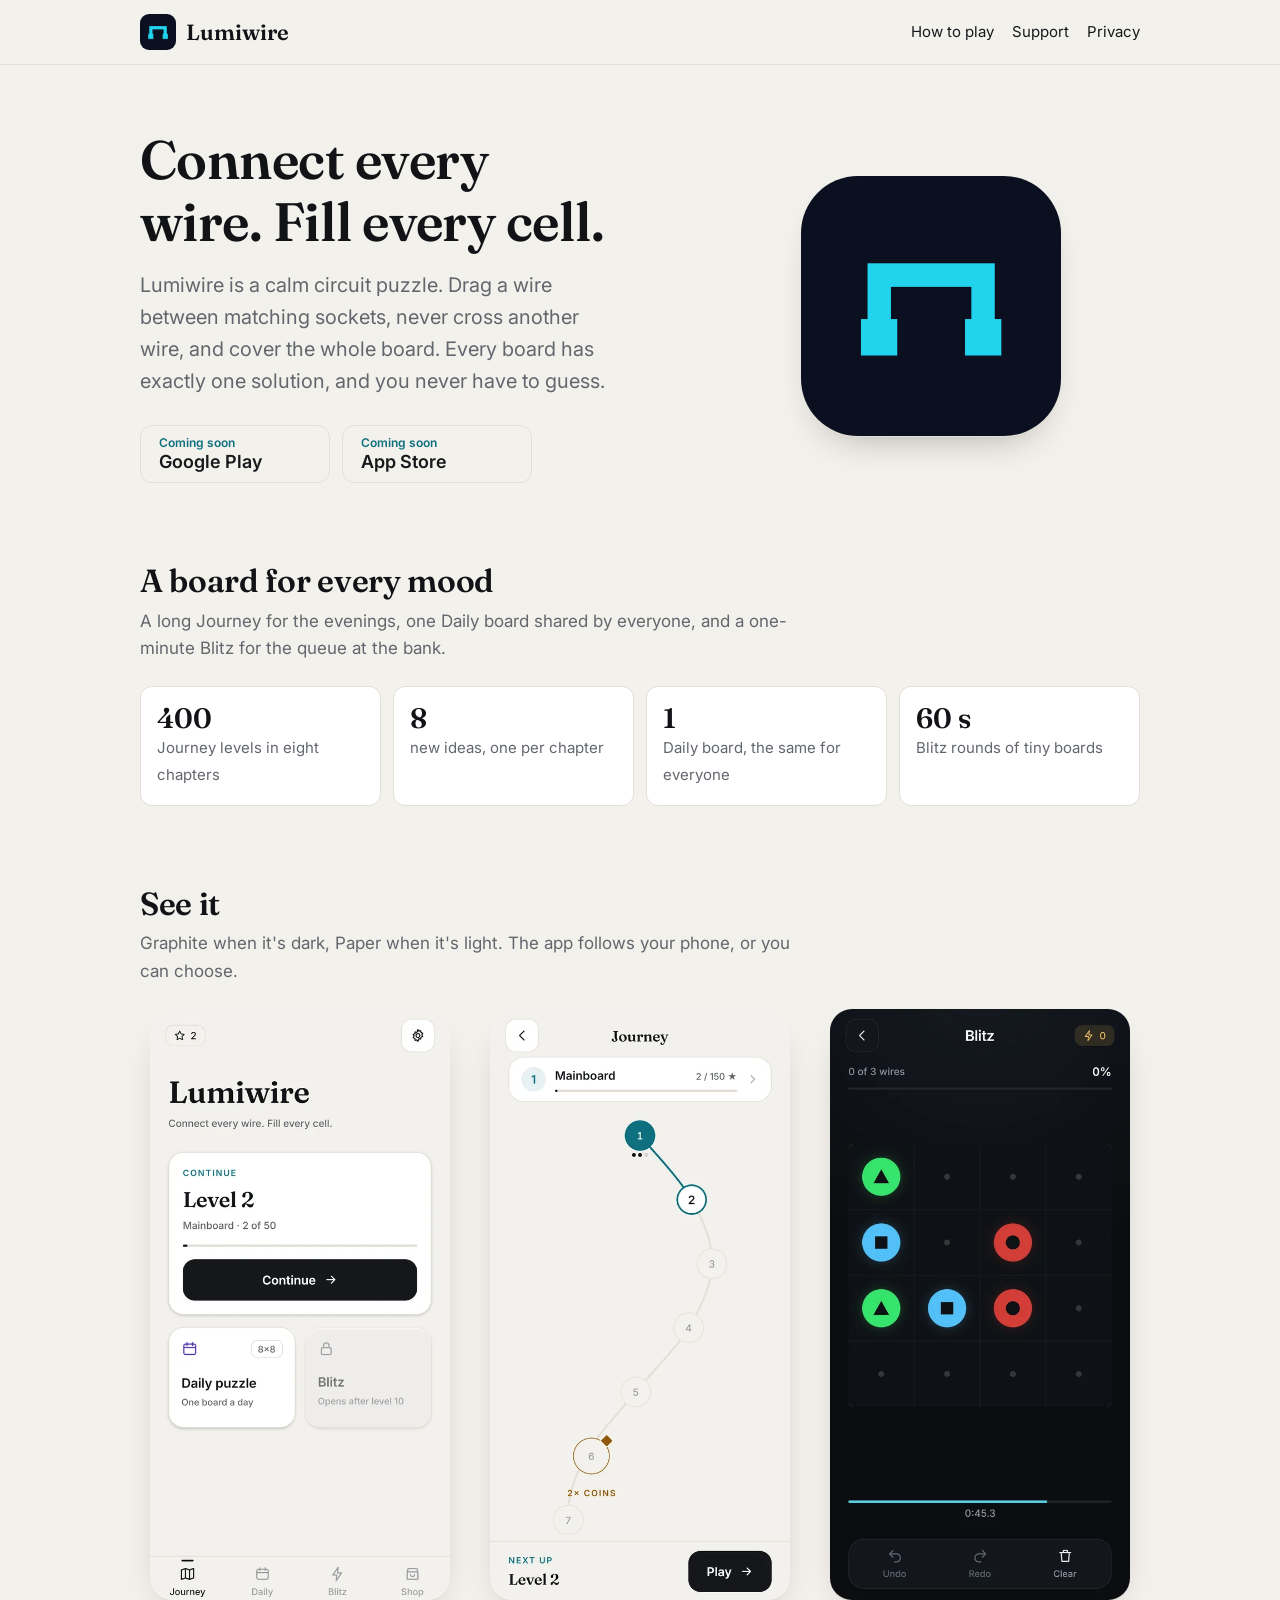
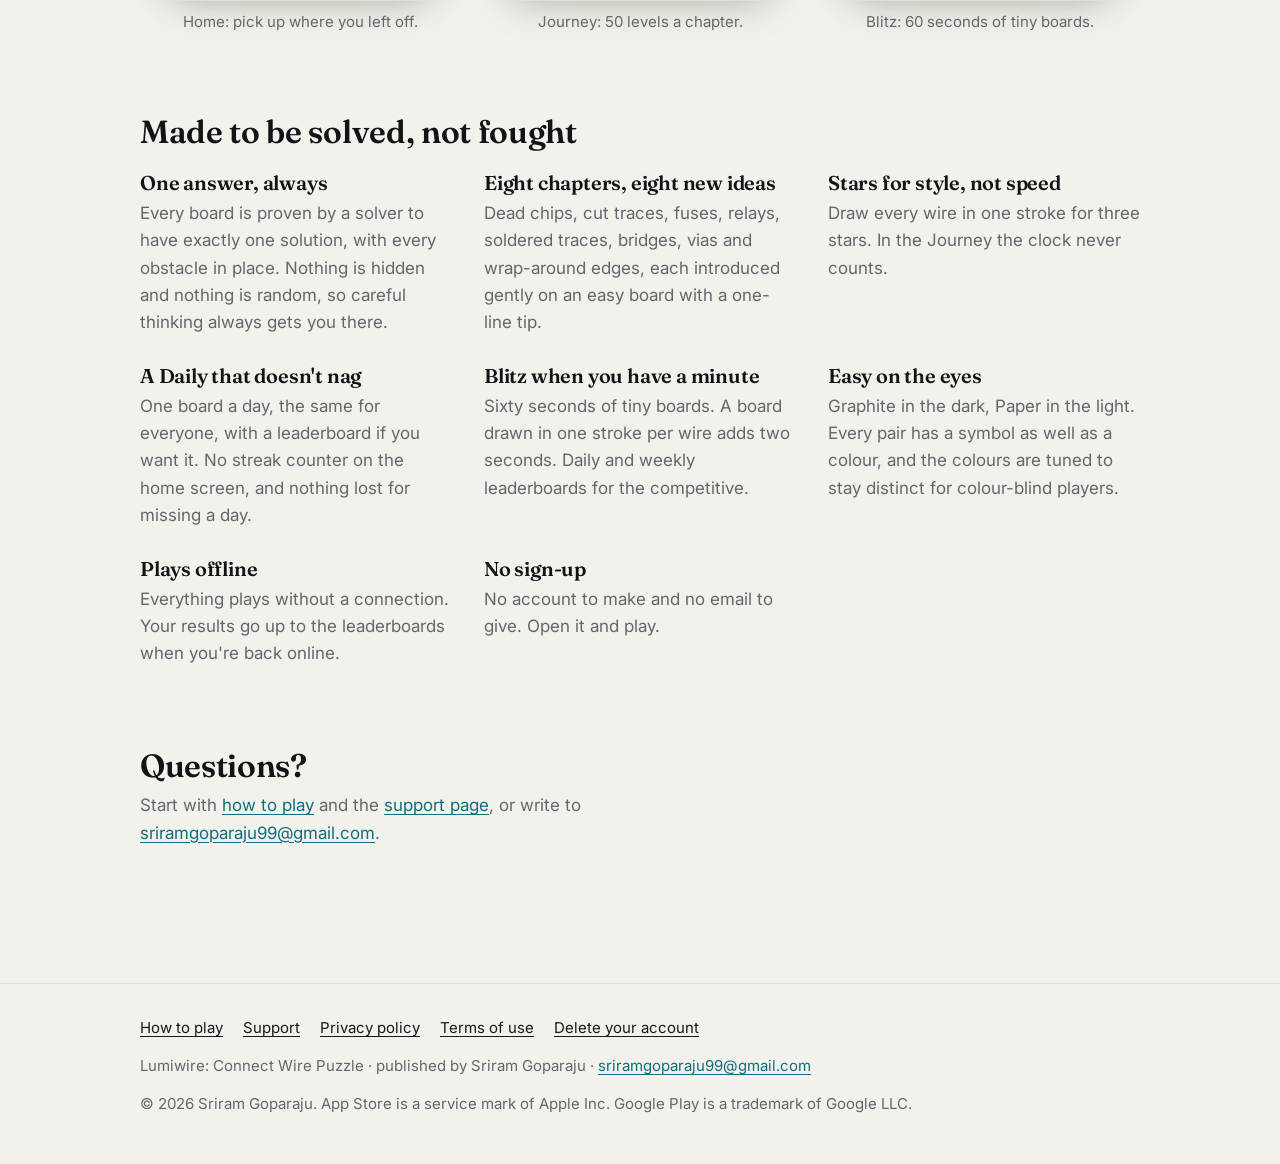
==== docs/index.html @ 6d9d4642 "Lumiwire website (W1): generator, legal texts, built site in docs/ From the Inkbloom site generator," ====
<!DOCTYPE html>
<html lang="en">
<head>
<meta charset="utf-8">
<meta name="viewport" content="width=device-width, initial-scale=1">
<title>Lumiwire: Connect Wire Puzzle</title>
<meta name="description" content="Lumiwire is a calm connect-the-wires puzzle: join matching sockets, never cross a wire, fill every cell. 400 levels, a Daily board and 60-second Blitz rounds.">
<link rel="canonical" href="https://sriramgoparaju.github.io/lumiwire-site/">
<meta property="og:title" content="Lumiwire: Connect Wire Puzzle">
<meta property="og:description" content="Lumiwire is a calm connect-the-wires puzzle: join matching sockets, never cross a wire, fill every cell. 400 levels, a Daily board and 60-second Blitz rounds.">
<meta property="og:image" content="https://sriramgoparaju.github.io/lumiwire-site/assets/icon-512.png">
<meta property="og:type" content="website">
<meta name="theme-color" content="#F3F1EC" media="(prefers-color-scheme: light)">
<meta name="theme-color" content="#0B0D11" media="(prefers-color-scheme: dark)">
<link rel="icon" type="image/png" href="assets/icon-192.png">
<link rel="apple-touch-icon" href="assets/apple-touch-icon.png">
<link rel="preconnect" href="https://fonts.googleapis.com">
<link rel="preconnect" href="https://fonts.gstatic.com" crossorigin>
<link href="https://fonts.googleapis.com/css2?family=Fraunces:opsz,wght@9..144,600&family=Inter:wght@400;600&display=swap" rel="stylesheet">
<link rel="stylesheet" href="assets/site.css">
</head>
<body>
<header class="site-head">
  <div class="wrap">
    <a class="brand" href="./"><img src="assets/icon-192.png" alt="" width="36" height="36">Lumiwire</a>
    <nav class="site-nav" aria-label="Main">
      <a href="how-to-play/">How to play</a>
      <a href="support/">Support</a>
      <a href="privacy/">Privacy</a>
    </nav>
  </div>
</header>
<main>

<div class="wrap">
  <section class="hero">
    <div>
      <h1>Connect every wire. Fill every cell.</h1>
      <p class="lede">Lumiwire is a calm circuit puzzle. Drag a wire between matching sockets, never cross another wire, and cover the whole board. Every board has exactly one solution, and you never have to guess.</p>
      <div class="stores"><span class="btn soon" aria-disabled="true"><small>Coming soon</small><strong>Google Play</strong></span><span class="btn soon" aria-disabled="true"><small>Coming soon</small><strong>App Store</strong></span></div>
    </div>
    <img class="hero-icon" src="assets/icon-512.png" alt="The Lumiwire app icon" width="260" height="260">
  </section>

  <section class="section" aria-labelledby="h-numbers">
    <h2 id="h-numbers">A board for every mood</h2>
    <p class="intro">A long Journey for the evenings, one Daily board shared by everyone, and a one-minute Blitz for the queue at the bank.</p>
    <div class="strip">
      <div><strong>400</strong><span>Journey levels in eight chapters</span></div>
      <div><strong>8</strong><span>new ideas, one per chapter</span></div>
      <div><strong>1</strong><span>Daily board, the same for everyone</span></div>
      <div><strong>60 s</strong><span>Blitz rounds of tiny boards</span></div>
    </div>
  </section>

  <section class="section" aria-labelledby="h-shots">
    <h2 id="h-shots">See it</h2>
    <p class="intro">Graphite when it's dark, Paper when it's light. The app follows your phone, or you can choose.</p>
    <div class="shots"><figure><img src="assets/screen-home.webp" alt="Lumiwire&#x27;s Home screen in light mode, with the next level, the Daily puzzle and Blitz." width="540" height="1065" loading="lazy"><figcaption>Home: pick up where you left off.</figcaption></figure><figure><img src="assets/screen-journey.webp" alt="The Journey map: levels on a curved wire, the Challenge level marked 2× coins." width="540" height="1065" loading="lazy"><figcaption>Journey: 50 levels a chapter.</figcaption></figure><figure><img src="assets/screen-blitz.webp" alt="A Blitz round in dark mode: a small board with three pairs of sockets and the clock running." width="540" height="1065" loading="lazy"><figcaption>Blitz: 60 seconds of tiny boards.</figcaption></figure></div>
  </section>

  <section class="section" aria-labelledby="h-why">
    <h2 id="h-why">Made to be solved, not fought</h2>
    <div class="features" style="margin-top:20px"><div><h3>One answer, always</h3><p>Every board is proven by a solver to have exactly one solution, with every obstacle in place. Nothing is hidden and nothing is random, so careful thinking always gets you there.</p></div><div><h3>Eight chapters, eight new ideas</h3><p>Dead chips, cut traces, fuses, relays, soldered traces, bridges, vias and wrap-around edges, each introduced gently on an easy board with a one-line tip.</p></div><div><h3>Stars for style, not speed</h3><p>Draw every wire in one stroke for three stars. In the Journey the clock never counts.</p></div><div><h3>A Daily that doesn&#x27;t nag</h3><p>One board a day, the same for everyone, with a leaderboard if you want it. No streak counter on the home screen, and nothing lost for missing a day.</p></div><div><h3>Blitz when you have a minute</h3><p>Sixty seconds of tiny boards. A board drawn in one stroke per wire adds two seconds. Daily and weekly leaderboards for the competitive.</p></div><div><h3>Easy on the eyes</h3><p>Graphite in the dark, Paper in the light. Every pair has a symbol as well as a colour, and the colours are tuned to stay distinct for colour-blind players.</p></div><div><h3>Plays offline</h3><p>Everything plays without a connection. Your results go up to the leaderboards when you&#x27;re back online.</p></div><div><h3>No sign-up</h3><p>No account to make and no email to give. Open it and play.</p></div></div>
  </section>

  <section class="section" aria-labelledby="h-help">
    <h2 id="h-help">Questions?</h2>
    <p class="intro">Start with <a href="how-to-play/">how to play</a> and the <a href="support/">support page</a>, or write to <a href="mailto:sriramgoparaju99@gmail.com">sriramgoparaju99@gmail.com</a>.</p>
  </section>
</div>

</main>
<footer class="site-foot">
  <div class="wrap">
    <div class="foot-links">
      <a href="how-to-play/">How to play</a>
      <a href="support/">Support</a>
      <a href="privacy/">Privacy policy</a>
      <a href="terms/">Terms of use</a>
      <a href="delete-account/">Delete your account</a>
    </div>
    <p>Lumiwire: Connect Wire Puzzle · published by Sriram Goparaju · <a href="mailto:sriramgoparaju99@gmail.com">sriramgoparaju99@gmail.com</a></p>
    <p>© 2026 Sriram Goparaju. App Store is a service mark of Apple Inc. Google Play is a trademark of Google LLC.</p>
  </div>
</footer>
</body>
</html>
---- docs/assets/site.css ----
:root {
  /* The app's own tokens (src/theme): Paper (light) and Graphite (dark). */
  --ground: #F3F1EC; --card: #FFFFFF; --card2: #F8F6F2; --line: #E3DFD6;
  --fg: #16181B; --sub: #62666D; --title: #111316;
  --accent: #0E6F7E; --accent-soft: rgba(14, 111, 126, 0.10);
  --primary: #16181B; --primary-fg: #FFFFFF; --amber: #93590A;
  --shot-shadow: 0 1px 0 var(--line), 0 18px 40px -24px rgba(30, 25, 15, .45);
  --font-display: "Fraunces", Georgia, "Times New Roman", serif;
  --font-body: "Inter", "Segoe UI", system-ui, sans-serif;
  color-scheme: light;
}
@media (prefers-color-scheme: dark) {
  :root:not([data-theme="light"]) {
    --ground: #0B0D11; --card: #13171C; --card2: #191E24; --line: rgba(255, 255, 255, 0.08);
    --fg: #E4E7EB; --sub: #8B94A1; --title: #F5F6F8;
    --accent: #5AD1E6; --accent-soft: rgba(90, 209, 230, 0.14);
    --primary: #5AD1E6; --primary-fg: #071317; --amber: #E9B65A;
    --shot-shadow: 0 0 0 1px var(--line), 0 18px 40px -20px rgba(0, 0, 0, .8);
    --font-display: "Inter", "Segoe UI", system-ui, sans-serif;
    color-scheme: dark;
  }
}
:root[data-theme="dark"] {
  --ground: #0B0D11; --card: #13171C; --card2: #191E24; --line: rgba(255, 255, 255, 0.08);
  --fg: #E4E7EB; --sub: #8B94A1; --title: #F5F6F8;
  --accent: #5AD1E6; --accent-soft: rgba(90, 209, 230, 0.14);
  --primary: #5AD1E6; --primary-fg: #071317; --amber: #E9B65A;
  --shot-shadow: 0 0 0 1px var(--line), 0 18px 40px -20px rgba(0, 0, 0, .8);
  --font-display: "Inter", "Segoe UI", system-ui, sans-serif;
  color-scheme: dark;
}
* { box-sizing: border-box; }
html, body { margin: 0; }
body { background: var(--ground); color: var(--fg); font: 17px/1.6 var(--font-body); -webkit-font-smoothing: antialiased; }
a { color: var(--accent); text-underline-offset: 3px; }
a:hover { color: var(--title); }
a:focus-visible, .btn:focus-visible { outline: 2px solid var(--accent); outline-offset: 3px; border-radius: 4px; }
img { max-width: 100%; height: auto; }
.wrap { max-width: 1040px; margin: 0 auto; padding: 0 20px; }
.narrow { max-width: 720px; }
h1, h2, h3 { font-family: var(--font-display); font-weight: 600; color: var(--title); line-height: 1.15; text-wrap: balance; margin: 0; letter-spacing: -0.01em; }
h1 { font-size: clamp(34px, 6vw, 54px); }
h2 { font-size: clamp(24px, 3.2vw, 32px); }
h3 { font-size: 20px; }
p { margin: 0; }
.muted { color: var(--sub); }

/* Header and footer */
.site-head { border-bottom: 1px solid var(--line); }
.site-head .wrap { display: flex; align-items: center; justify-content: space-between; gap: 16px; padding-top: 14px; padding-bottom: 14px; flex-wrap: wrap; }
.brand { display: flex; align-items: center; gap: 10px; text-decoration: none; color: var(--title); font: 600 22px/1 var(--font-display); }
.brand img { width: 36px; height: 36px; border-radius: 9px; }
.site-nav { display: flex; gap: 18px; flex-wrap: wrap; font-size: 15px; }
.site-nav a { color: var(--fg); text-decoration: none; }
.site-nav a:hover, .site-nav a[aria-current="page"] { color: var(--accent); text-decoration: underline; }
.site-foot { border-top: 1px solid var(--line); margin-top: 72px; padding: 32px 0 48px; font-size: 15px; color: var(--sub); }
.site-foot .wrap { display: grid; gap: 14px; }
.foot-links { display: flex; flex-wrap: wrap; gap: 8px 20px; }
.foot-links a { color: var(--fg); }

/* Home */
.hero { padding: 64px 0 40px; display: grid; grid-template-columns: minmax(0, 1.3fr) minmax(0, 1fr); gap: 40px; align-items: center; }
.hero .lede { font-size: 20px; color: var(--sub); margin-top: 16px; max-width: 36ch; }
.hero-icon { justify-self: center; width: min(260px, 70vw); border-radius: 22%; box-shadow: var(--shot-shadow); }
.stores { display: flex; flex-wrap: wrap; gap: 12px; margin-top: 28px; }
.btn { display: inline-flex; flex-direction: column; justify-content: center; min-width: 190px; padding: 10px 18px; border-radius: 12px; background: var(--primary); color: var(--primary-fg); text-decoration: none; line-height: 1.2; }
.btn small { font-size: 12px; opacity: .8; }
.btn strong { font: 600 18px/1.2 var(--font-body); }
.btn:hover { color: var(--primary-fg); opacity: .92; }
.btn.soon { background: transparent; color: var(--fg); border: 1px solid var(--line); cursor: default; }
.btn.soon small { color: var(--accent); opacity: 1; font-weight: 600; }
.section { padding: 40px 0; }
.section > h2 { margin-bottom: 8px; }
.section > .intro { color: var(--sub); max-width: 62ch; margin-bottom: 24px; }
.strip { display: grid; grid-template-columns: repeat(4, minmax(0, 1fr)); gap: 12px; }
.strip div { background: var(--card); border: 1px solid var(--line); border-radius: 12px; padding: 16px; }
.strip strong { display: block; font: 600 28px/1.1 var(--font-display); color: var(--title); }
.strip span { font-size: 15px; color: var(--sub); }
.shots { display: grid; grid-template-columns: repeat(3, minmax(0, 1fr)); gap: 20px; margin: 0; }
.shots figure { margin: 0; display: grid; gap: 10px; justify-items: center; }
.shots img { border-radius: 22px; box-shadow: var(--shot-shadow); width: 100%; max-width: 300px; }
.shots figcaption { font-size: 15px; color: var(--sub); text-align: center; }
.features { display: grid; grid-template-columns: repeat(auto-fit, minmax(260px, 1fr)); gap: 28px 32px; }
.features h3 { margin-bottom: 6px; }
.features p { color: var(--sub); }

/* How to play */
.crumbs { font-size: 14px; color: var(--sub); padding-top: 28px; }
.crumbs a { color: var(--sub); }
.page-head { padding: 12px 0 8px; display: grid; gap: 10px; }
.page-head .essence { font: 400 21px/1.4 var(--font-body); color: var(--sub); }
.rules { margin: 16px 0 0; padding-left: 22px; display: grid; gap: 10px; }
.basics { display: grid; grid-template-columns: minmax(0, 1fr) minmax(0, 260px); gap: 28px; align-items: start; }
.board-pic { border-radius: 14px; box-shadow: var(--shot-shadow); width: 100%; }
.obstacles { display: grid; grid-template-columns: repeat(auto-fill, minmax(280px, 1fr)); gap: 18px; margin-top: 16px; }
.obstacle { background: var(--card); border: 1px solid var(--line); border-radius: 14px; padding: 16px; display: grid; gap: 10px; align-content: start; }
.obstacle img { border-radius: 10px; }
.obstacle .tag { font: 600 11px/1 var(--font-body); letter-spacing: .08em; text-transform: uppercase; color: var(--accent); }
.obstacle p { color: var(--sub); font-size: 15px; }
.stars { list-style: none; margin: 16px 0 0; padding: 0; display: grid; gap: 10px; }
.stars li { display: grid; grid-template-columns: 76px minmax(0, 1fr); gap: 14px; align-items: baseline; background: var(--card); border: 1px solid var(--line); border-radius: 12px; padding: 12px 16px; }
.stars .s { color: var(--amber); letter-spacing: 2px; font-size: 18px; }
.modes { display: grid; grid-template-columns: repeat(auto-fit, minmax(260px, 1fr)); gap: 18px; margin-top: 16px; }
.modes div { background: var(--card); border: 1px solid var(--line); border-radius: 14px; padding: 18px; display: grid; gap: 8px; align-content: start; }
.modes p { color: var(--sub); font-size: 15px; }
.chapters { margin: 14px 0 0; padding-left: 22px; color: var(--sub); }
.chapters strong { color: var(--fg); font-weight: 600; }
.where { background: var(--card); border: 1px solid var(--line); border-radius: 12px; padding: 16px 18px; color: var(--sub); }

/* Support */
.contact { background: var(--card); border: 1px solid var(--line); border-left: 4px solid var(--accent); border-radius: 12px; padding: 20px 22px; display: grid; gap: 8px; }
.contact .email { font: 600 22px/1.3 var(--font-display); word-break: break-word; }
details.faq { border-top: 1px solid var(--line); padding: 14px 0; }
details.faq:last-of-type { border-bottom: 1px solid var(--line); }
details.faq summary { cursor: pointer; font-weight: 600; list-style-position: outside; }
details.faq summary:focus-visible { outline: 2px solid var(--accent); outline-offset: 3px; }
details.faq p { color: var(--sub); margin-top: 8px; }

/* Legal pages */
.legal { padding-top: 32px; }
.legal h1 { font-size: clamp(30px, 5vw, 42px); margin-bottom: 6px; }
.legal h2 { font-size: 24px; margin: 36px 0 10px; }
.legal h3 { font-size: 19px; margin: 24px 0 8px; }
.legal p, .legal ul, .legal ol { margin: 0 0 14px; }
.legal li { margin-bottom: 6px; }
.legal .updated { color: var(--sub); font-size: 15px; margin-bottom: 18px; }
.legal .lede { font-size: 19px; color: var(--sub); }
.legal .short, .legal .box { background: var(--card); border: 1px solid var(--line); border-radius: 12px; padding: 16px 20px; margin: 20px 0; }
.legal .note { background: var(--accent-soft); border-radius: 12px; padding: 14px 18px; margin: 20px 0; }
.legal .short ul { margin: 0; }
.legal table { border-collapse: collapse; width: 100%; font-size: 15px; margin: 0 0 16px; display: block; overflow-x: auto; }
.legal th, .legal td { border: 1px solid var(--line); padding: 8px 10px; text-align: left; vertical-align: top; }

@media (max-width: 760px) {
  .hero { grid-template-columns: minmax(0, 1fr); padding-top: 40px; }
  .hero-icon { width: 140px; justify-self: start; order: -1; }
  .strip { grid-template-columns: repeat(2, minmax(0, 1fr)); }
  .shots { grid-template-columns: minmax(0, 1fr); }
  .basics { grid-template-columns: minmax(0, 1fr); }
}
@media (prefers-reduced-motion: reduce) { * { transition: none !important; } }
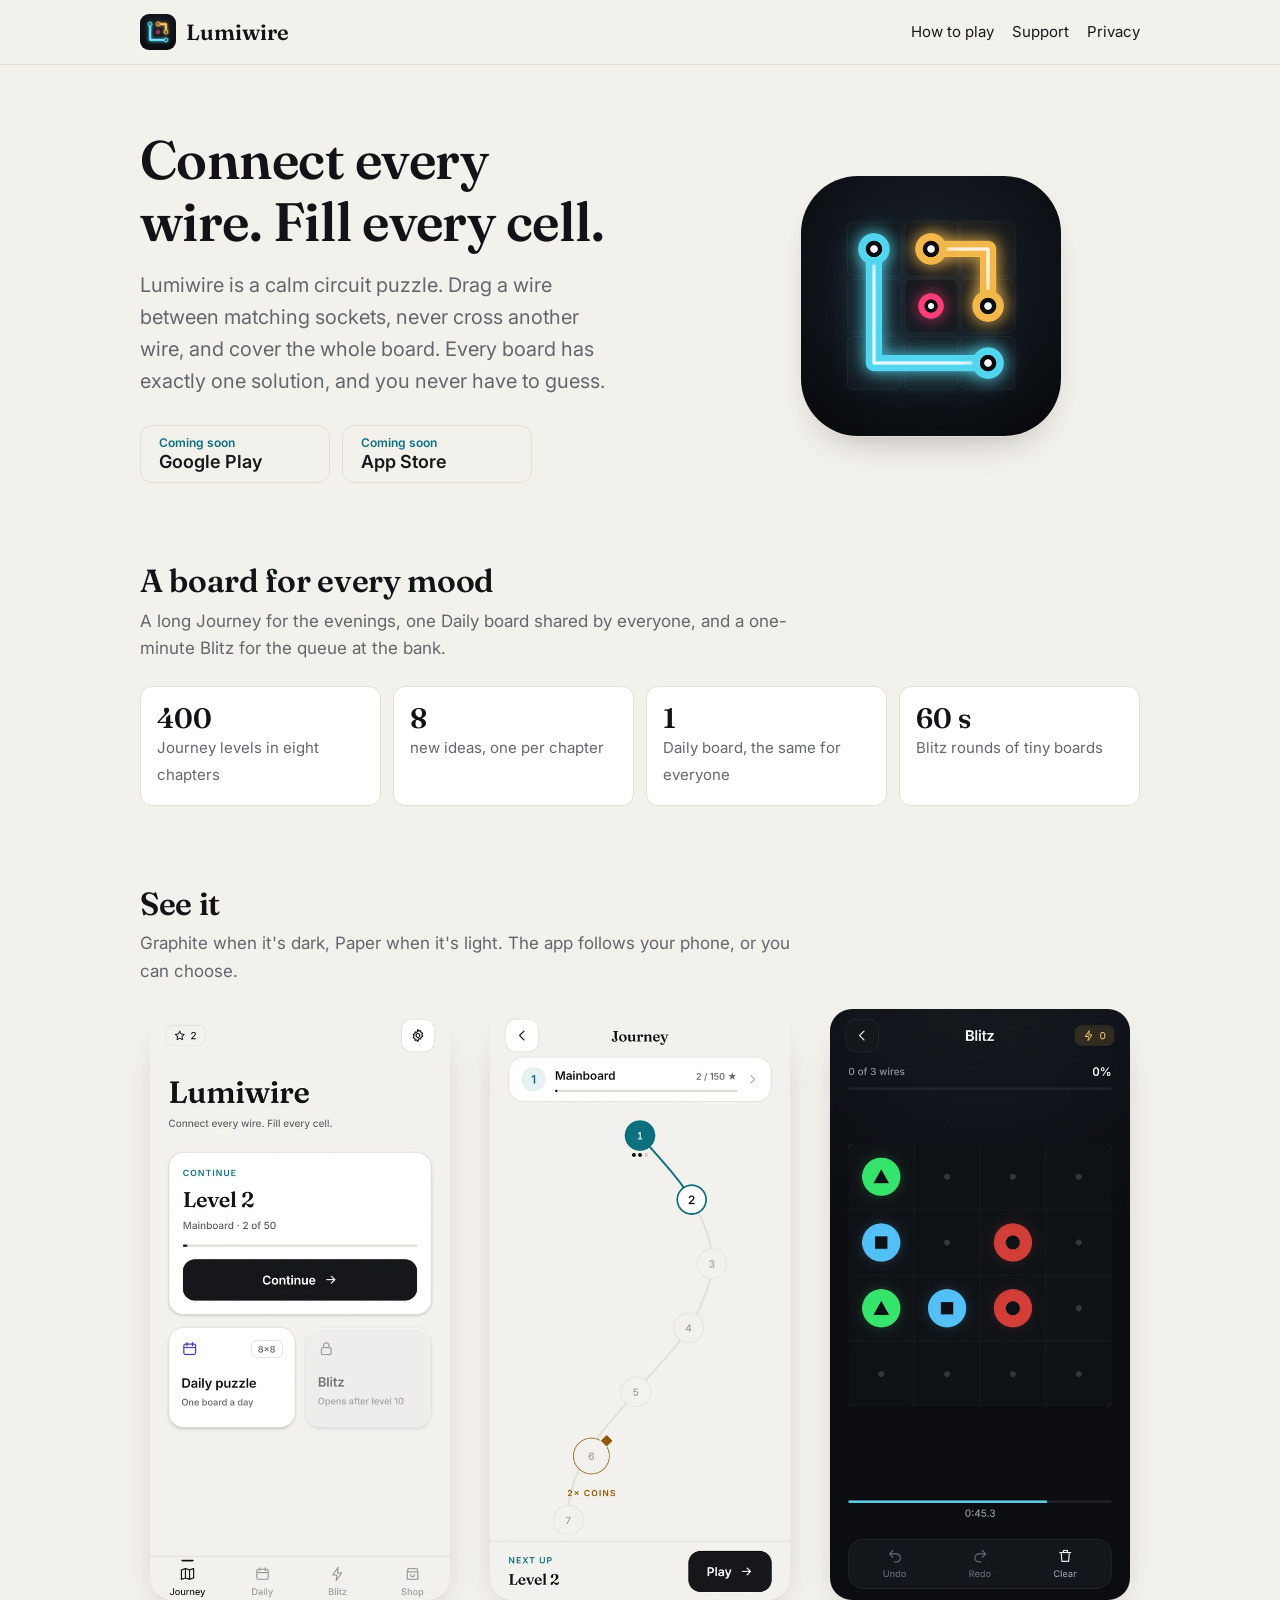
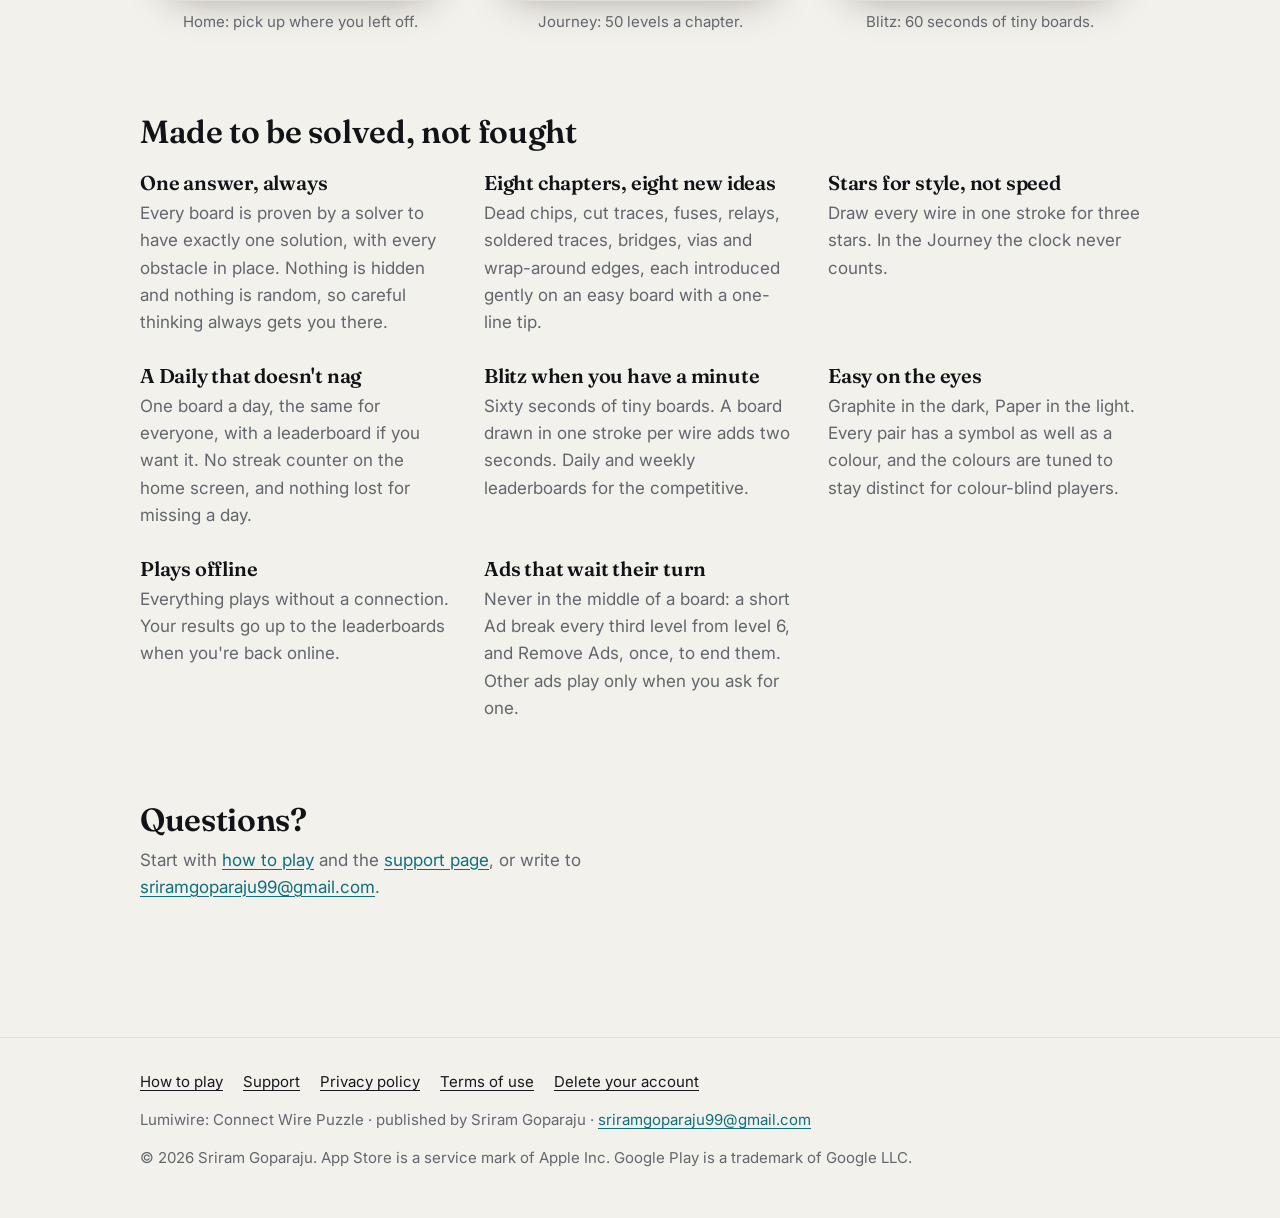
==== commit b8096e53: "SHOP_LIVE: ads, hints and purchases are in the Alpha build (Phase 10) Turns on the ads feature card," ====
--- a/docs/index.html
+++ b/docs/index.html
@@ -61,7 +61,7 @@
 
   <section class="section" aria-labelledby="h-why">
     <h2 id="h-why">Made to be solved, not fought</h2>
-    <div class="features" style="margin-top:20px"><div><h3>One answer, always</h3><p>Every board is proven by a solver to have exactly one solution, with every obstacle in place. Nothing is hidden and nothing is random, so careful thinking always gets you there.</p></div><div><h3>Eight chapters, eight new ideas</h3><p>Dead chips, cut traces, fuses, relays, soldered traces, bridges, vias and wrap-around edges, each introduced gently on an easy board with a one-line tip.</p></div><div><h3>Stars for style, not speed</h3><p>Draw every wire in one stroke for three stars. In the Journey the clock never counts.</p></div><div><h3>A Daily that doesn&#x27;t nag</h3><p>One board a day, the same for everyone, with a leaderboard if you want it. No streak counter on the home screen, and nothing lost for missing a day.</p></div><div><h3>Blitz when you have a minute</h3><p>Sixty seconds of tiny boards. A board drawn in one stroke per wire adds two seconds. Daily and weekly leaderboards for the competitive.</p></div><div><h3>Easy on the eyes</h3><p>Graphite in the dark, Paper in the light. Every pair has a symbol as well as a colour, and the colours are tuned to stay distinct for colour-blind players.</p></div><div><h3>Plays offline</h3><p>Everything plays without a connection. Your results go up to the leaderboards when you&#x27;re back online.</p></div><div><h3>No sign-up</h3><p>No account to make and no email to give. Open it and play.</p></div></div>
+    <div class="features" style="margin-top:20px"><div><h3>One answer, always</h3><p>Every board is proven by a solver to have exactly one solution, with every obstacle in place. Nothing is hidden and nothing is random, so careful thinking always gets you there.</p></div><div><h3>Eight chapters, eight new ideas</h3><p>Dead chips, cut traces, fuses, relays, soldered traces, bridges, vias and wrap-around edges, each introduced gently on an easy board with a one-line tip.</p></div><div><h3>Stars for style, not speed</h3><p>Draw every wire in one stroke for three stars. In the Journey the clock never counts.</p></div><div><h3>A Daily that doesn&#x27;t nag</h3><p>One board a day, the same for everyone, with a leaderboard if you want it. No streak counter on the home screen, and nothing lost for missing a day.</p></div><div><h3>Blitz when you have a minute</h3><p>Sixty seconds of tiny boards. A board drawn in one stroke per wire adds two seconds. Daily and weekly leaderboards for the competitive.</p></div><div><h3>Easy on the eyes</h3><p>Graphite in the dark, Paper in the light. Every pair has a symbol as well as a colour, and the colours are tuned to stay distinct for colour-blind players.</p></div><div><h3>Plays offline</h3><p>Everything plays without a connection. Your results go up to the leaderboards when you&#x27;re back online.</p></div><div><h3>Ads that wait their turn</h3><p>Never in the middle of a board: a short Ad break every third level from level 6, and Remove Ads, once, to end them. Other ads play only when you ask for one.</p></div></div>
   </section>
 
   <section class="section" aria-labelledby="h-help">
